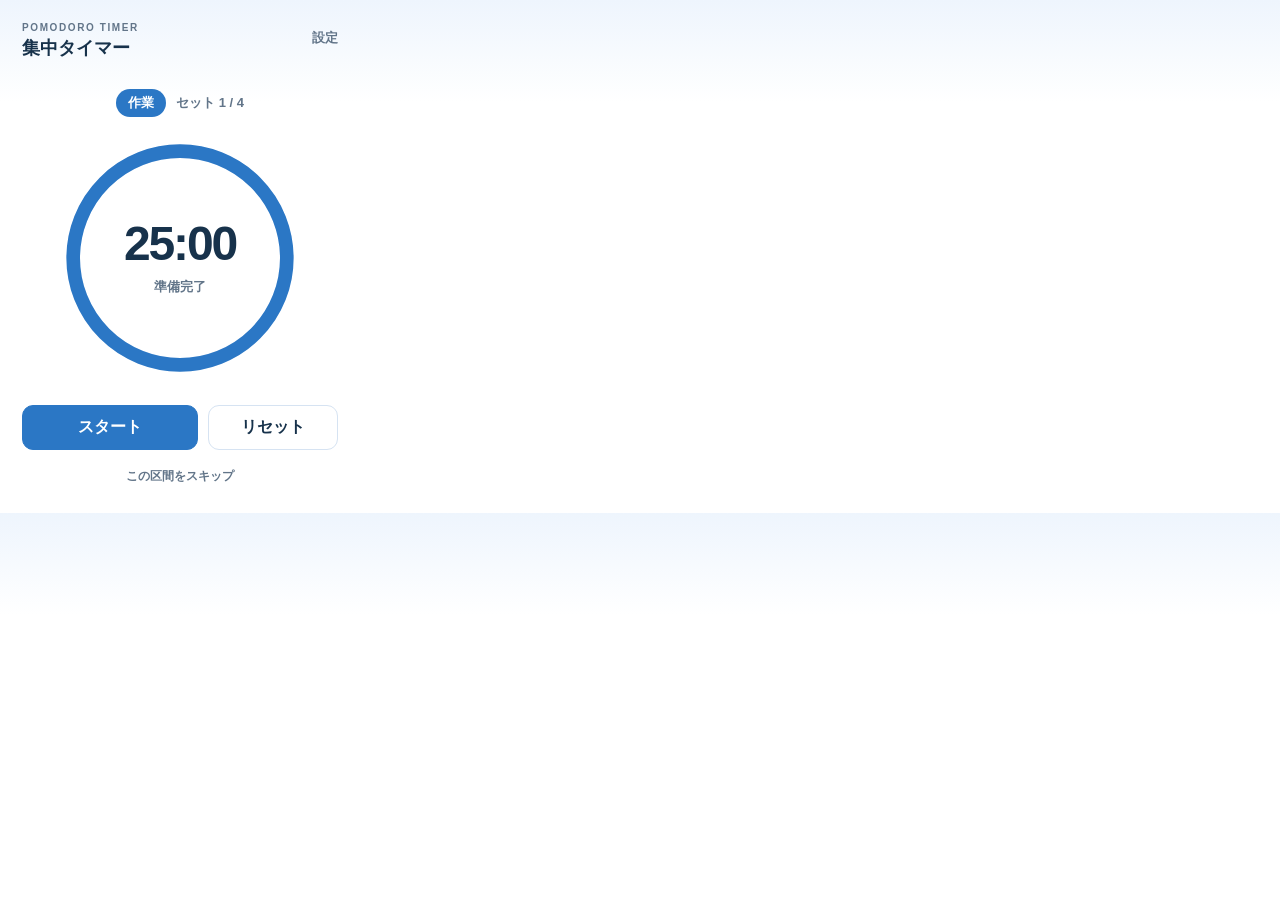
==== popup.html @ 3c60bd2d "Initial Pomodoro extension and web app" ====
<!doctype html>
<html lang="ja">
<head>
  <meta charset="utf-8">
  <meta name="viewport" content="width=device-width, initial-scale=1">
  <title>シンプル・ポモドーロ</title>
  <link rel="stylesheet" href="popup.css">
</head>
<body>
  <main class="app">
    <header class="header">
      <div>
        <p class="eyebrow">POMODORO TIMER</p>
        <h2>集中タイマー</h2>
      </div>
      <button id="settingsToggle" class="icon-button" type="button" aria-label="設定を開く" aria-expanded="false">設定</button>
    </header>

    <section id="timerView">
      <div class="status-row">
        <span id="phaseLabel" class="phase-badge">作業</span>
        <span id="setLabel" class="set-label">セット 1 / 4</span>
      </div>

      <div class="timer-ring" aria-live="polite">
        <svg viewBox="0 0 220 220" aria-hidden="true">
          <circle class="ring-track" cx="110" cy="110" r="94"></circle>
          <circle id="ringProgress" class="ring-progress" cx="110" cy="110" r="94"></circle>
        </svg>
        <div class="timer-content">
          <div id="timeDisplay" class="time-display">25:00</div>
          <div id="statusText" class="status-text">準備完了</div>
        </div>
      </div>

      <div class="primary-actions">
        <button id="startPauseButton" class="primary-button" type="button">スタート</button>
        <button id="resetButton" class="secondary-button" type="button">リセット</button>
      </div>
      <button id="skipButton" class="text-button" type="button">この区間をスキップ</button>
    </section>

    <section id="settingsView" class="settings-panel" hidden>
      <div class="settings-heading">
        <h2>設定</h2>
        <span class="settings-heading-meta">
          <a href="https://simple-pomodoro-web.vercel.app" target="_blank" rel="noopener noreferrer">ウェブ版はこちら ↗</a>
          <small>変更後はタイマーをリセット</small>
        </span>
      </div>

      <form id="settingsForm">
        <div class="compact-section">
          <div class="section-label">タイマー</div>
          <div class="duration-grid">
            <label>
              <span>作業 <small>分</small></span>
              <span class="number-stepper">
                <button class="step-button" type="button" data-target="workMinutes" data-delta="-1" aria-label="作業時間を1分減らす">−</button>
                <input id="workMinutes" type="number" min="1" max="180" step="1" required aria-label="作業時間（分）">
                <button class="step-button" type="button" data-target="workMinutes" data-delta="1" aria-label="作業時間を1分増やす">＋</button>
              </span>
            </label>
            <label>
              <span>休憩 <small>分</small></span>
              <span class="number-stepper">
                <button class="step-button" type="button" data-target="breakMinutes" data-delta="-1" aria-label="休憩時間を1分減らす">−</button>
                <input id="breakMinutes" type="number" min="1" max="60" step="1" required aria-label="休憩時間（分）">
                <button class="step-button" type="button" data-target="breakMinutes" data-delta="1" aria-label="休憩時間を1分増やす">＋</button>
              </span>
            </label>
            <label>
              <span>セット <small>回</small></span>
              <span class="number-stepper">
                <button class="step-button" type="button" data-target="totalSets" data-delta="-1" aria-label="セット数を1回減らす">−</button>
                <input id="totalSets" type="number" min="1" max="12" step="1" required aria-label="セット数（回）">
                <button class="step-button" type="button" data-target="totalSets" data-delta="1" aria-label="セット数を1回増やす">＋</button>
              </span>
            </label>
          </div>
        </div>

        <div class="compact-section sound-section">
          <div class="section-label">音</div>
          <label class="compact-field">
            <span>終了音</span>
            <span class="select-with-test">
            <select id="alarmSound">
              <option value="classic">クラシック</option>
              <option value="digital">デジタル</option>
              <option value="gentle">ジェントル</option>
              <option value="bell">ベル</option>
              <option value="crystal">クリスタル</option>
            </select>
              <button id="testSoundButton" class="test-button" type="button" aria-label="アラーム音を試聴">試聴</button>
            </span>
          </label>
          <label class="compact-field">
            <span>休憩音</span>
            <span class="select-with-test">
              <select id="birdSound">
                <option value="uguisu">ウグイス</option>
                <option value="robin">コマドリ</option>
                <option value="tit">シジュウカラ</option>
                <option value="cuckoo">カッコウ</option>
                <option value="sparrow">スズメ</option>
              </select>
              <button id="testBirdButton" class="test-button" type="button" aria-label="鳥の声を試聴">試聴</button>
            </span>
          </label>
        </div>

        <div class="compact-section">
          <div class="theme-row">
            <span class="section-label">テーマ</span>
            <div class="theme-palette" role="radiogroup" aria-label="テーマカラー">
              <label class="theme-swatch" style="--swatch: #2b77c5" title="アルパインブルー">
                <input type="radio" name="theme" value="alpine" aria-label="アルパインブルー">
                <span aria-hidden="true"></span>
              </label>
              <label class="theme-swatch" style="--swatch: #2f7c5d" title="フォレストグリーン">
                <input type="radio" name="theme" value="forest" aria-label="フォレストグリーン">
                <span aria-hidden="true"></span>
              </label>
              <label class="theme-swatch" style="--swatch: #d36c33" title="サンライズオレンジ">
                <input type="radio" name="theme" value="sunrise" aria-label="サンライズオレンジ">
                <span aria-hidden="true"></span>
              </label>
              <label class="theme-swatch" style="--swatch: #5c64d6" title="トワイライトインディゴ">
                <input type="radio" name="theme" value="twilight" aria-label="トワイライトインディゴ">
                <span aria-hidden="true"></span>
              </label>
              <label class="theme-swatch" style="--swatch: #c45f88" title="サクラローズ">
                <input type="radio" name="theme" value="sakura" aria-label="サクラローズ">
                <span aria-hidden="true"></span>
              </label>
            </div>
          </div>
        </div>

        <div class="compact-section toggles-section">
          <label class="toggle-row"><span>音を鳴らす</span><input id="soundEnabled" class="toggle" type="checkbox"></label>
          <label class="toggle-row"><span>通知</span><input id="notificationsEnabled" class="toggle" type="checkbox"></label>
        </div>

        <button class="primary-button save-button" type="submit">保存</button>
      </form>
    </section>
  </main>

  <script src="popup.js"></script>
</body>
</html>
---- popup.css ----
:root {
  color-scheme: light;
  font-family: -apple-system, BlinkMacSystemFont, "Segoe UI", "Noto Sans JP", sans-serif;
  --ink: #17324b;
  --muted: #627589;
  --surface: #ffffff;
  --surface-soft: #eef5fd;
  --line: #d6e3f2;
  --accent: #2b77c5;
  --accent-dark: #205f9d;
  --break: #3a9b78;
}

* {
  box-sizing: border-box;
}

body {
  margin: 0;
  width: 360px;
  color: var(--ink);
  background: linear-gradient(180deg, var(--surface-soft) 0%, var(--surface) 20%, var(--surface) 100%);
}

button,
input,
select {
  font: inherit;
}

button {
  cursor: pointer;
}

.app {
  padding: 22px;
}

.header {
  display: flex;
  align-items: flex-start;
  justify-content: space-between;
  margin-bottom: 22px;
}

.eyebrow {
  margin: 0 0 3px;
  color: var(--muted);
  font-size: 10px;
  font-weight: 700;
  letter-spacing: 0.16em;
}

h1,
h2,
p {
  margin-top: 0;
}

h1 {
  margin-bottom: 0;
  font-size: 23px;
  letter-spacing: -0.02em;
}

h2 {
  margin-bottom: 7px;
  font-size: 18px;
}

.icon-button,
.text-button {
  border: 0;
  color: var(--muted);
  background: transparent;
}

.icon-button {
  padding: 7px 0 7px 10px;
  font-size: 13px;
  font-weight: 700;
}

.icon-button:hover,
.text-button:hover {
  color: var(--ink);
}

.status-row {
  display: flex;
  align-items: center;
  justify-content: center;
  gap: 10px;
  margin-bottom: 16px;
}

.phase-badge {
  display: inline-flex;
  align-items: center;
  min-height: 28px;
  padding: 0 12px;
  border-radius: 999px;
  color: #fff;
  background: var(--accent);
  font-size: 13px;
  font-weight: 800;
}

.phase-badge.break {
  background: var(--break);
}

.set-label {
  color: var(--muted);
  font-size: 13px;
  font-weight: 650;
}

.timer-ring {
  position: relative;
  width: 250px;
  height: 250px;
  margin: 0 auto 22px;
}

.timer-ring svg {
  width: 100%;
  height: 100%;
  transform: rotate(-90deg);
}

.ring-track,
.ring-progress {
  fill: none;
  stroke-width: 12;
}

.ring-track {
  stroke: var(--surface-soft);
}

.ring-progress {
  stroke: var(--accent);
  stroke-linecap: round;
  transition: stroke-dashoffset 0.25s linear, stroke 0.2s ease;
}

.ring-progress.break {
  stroke: var(--break);
}

.timer-content {
  position: absolute;
  inset: 0;
  display: grid;
  place-content: center;
  text-align: center;
}

.time-display {
  font-size: 48px;
  font-variant-numeric: tabular-nums;
  font-weight: 750;
  letter-spacing: -0.045em;
  line-height: 1;
}

.status-text {
  margin-top: 10px;
  color: var(--muted);
  font-size: 13px;
  font-weight: 600;
}

.primary-actions,
.settings-actions {
  display: grid;
  grid-template-columns: 1.35fr 1fr;
  gap: 10px;
}

.primary-button,
.secondary-button {
  min-height: 45px;
  border-radius: 11px;
  font-weight: 750;
}

.primary-button {
  border: 1px solid var(--accent);
  color: #fff;
  background: var(--accent);
}

.primary-button:hover {
  border-color: var(--accent-dark);
  background: var(--accent-dark);
}

.secondary-button {
  border: 1px solid var(--line);
  color: var(--ink);
  background: var(--surface);
}

.secondary-button:hover {
  background: var(--surface-soft);
}

.text-button {
  display: block;
  margin: 12px auto 0;
  padding: 6px 10px;
  font-size: 12px;
  font-weight: 700;
}

.settings-panel {
  animation: fade-in 0.16s ease-out;
}

.settings-heading {
  display: flex;
  align-items: baseline;
  justify-content: space-between;
  margin-bottom: 12px;
}

.settings-heading h2 {
  margin: 0;
}

.settings-heading small {
  color: var(--muted);
  font-size: 10px;
}

.settings-heading-meta {
  display: grid;
  justify-items: end;
  gap: 3px;
}

.settings-heading-meta a {
  color: var(--muted);
  font-size: 10px;
  font-weight: 650;
  text-decoration: none;
}

.settings-heading-meta a:hover {
  color: var(--accent);
}

.compact-section {
  margin-bottom: 9px;
  padding: 11px 13px;
  border: 1px solid var(--line);
  border-radius: 12px;
  background: color-mix(in srgb, var(--surface) 92%, var(--surface-soft));
}

.section-label {
  color: var(--ink);
  font-size: 12px;
  font-weight: 750;
}

.duration-grid {
  display: grid;
  grid-template-columns: repeat(3, 1fr);
  gap: 6px;
  margin-top: 9px;
}

.duration-grid label {
  display: grid;
  gap: 5px;
  color: var(--muted);
  font-size: 12px;
  font-weight: 700;
}

.duration-grid label > span:first-child {
  padding-left: 2px;
}

.duration-grid label > span:first-child small {
  color: var(--muted);
  font-size: 10px;
  font-weight: 600;
}

.number-stepper {
  display: flex;
  align-items: center;
  height: 44px;
  overflow: hidden;
  border: 1px solid var(--line);
  border-radius: 10px;
  background: #fff;
}

.number-stepper input {
  width: 100%;
  min-width: 0;
  height: 100%;
  border: 0;
  padding: 0;
  outline: 0;
  color: var(--ink);
  background: transparent;
  font-variant-numeric: tabular-nums;
  font-size: 17px;
  font-weight: 750;
  text-align: center;
  appearance: textfield;
}

.number-stepper input::-webkit-inner-spin-button,
.number-stepper input::-webkit-outer-spin-button {
  margin: 0;
  appearance: none;
}

.number-stepper:focus-within,
.compact-field select:focus {
  border-color: var(--accent);
  box-shadow: 0 0 0 3px color-mix(in srgb, var(--accent) 16%, transparent);
}

.step-button {
  flex: 0 0 30px;
  width: 30px;
  height: 100%;
  padding: 0;
  border: 0;
  color: var(--accent);
  background: var(--surface-soft);
  font-size: 19px;
  font-weight: 700;
  line-height: 1;
}

.step-button:first-child {
  border-right: 1px solid var(--line);
}

.step-button:last-child {
  border-left: 1px solid var(--line);
}

.step-button:hover {
  color: #fff;
  background: var(--accent);
}

.step-button:active {
  transform: scale(0.94);
}

.compact-field,
.toggle-row {
  display: flex;
  align-items: center;
  justify-content: space-between;
  min-height: 39px;
  gap: 12px;
  font-size: 12px;
  font-weight: 650;
}

.sound-section .section-label {
  display: block;
  margin-bottom: 3px;
}

.select-with-test {
  display: flex;
  align-items: center;
  gap: 6px;
}

.compact-field select {
  width: 154px;
  min-height: 34px;
  border: 1px solid var(--line);
  border-radius: 8px;
  padding: 0 8px;
  outline: none;
  background: #fff;
  color: var(--ink);
  font-size: 12px;
}

.test-button {
  min-height: 34px;
  border: 1px solid var(--line);
  border-radius: 8px;
  padding: 0 9px;
  color: var(--accent);
  background: var(--surface);
  font-size: 11px;
  font-weight: 750;
}

.theme-row {
  display: flex;
  align-items: center;
  justify-content: space-between;
  min-height: 39px;
}

.theme-palette {
  display: flex;
  align-items: center;
  gap: 10px;
}

.theme-swatch {
  position: relative;
  display: grid;
  width: 30px;
  height: 30px;
  cursor: pointer;
  place-items: center;
}

.theme-swatch input {
  position: absolute;
  width: 1px;
  height: 1px;
  opacity: 0;
}

.theme-swatch span {
  width: 22px;
  height: 22px;
  border: 3px solid var(--surface);
  border-radius: 50%;
  background: var(--swatch);
  box-shadow: 0 0 0 1px var(--line);
  transition: transform 0.15s ease, box-shadow 0.15s ease;
}

.theme-swatch:hover span {
  transform: scale(1.1);
}

.theme-swatch input:checked + span {
  transform: scale(1.12);
  box-shadow: 0 0 0 2px var(--surface), 0 0 0 4px var(--swatch);
}

.theme-swatch input:checked + span::after {
  display: block;
  color: #fff;
  content: "✓";
  font-size: 12px;
  font-weight: 900;
  line-height: 16px;
  text-align: center;
}

.theme-swatch input:focus-visible + span {
  outline: 2px solid var(--ink);
  outline-offset: 4px;
}

.toggle {
  width: 34px;
  height: 19px;
  accent-color: var(--accent);
}

.toggles-section {
  display: grid;
  grid-template-columns: 1fr 1fr;
  gap: 26px;
}

.save-button {
  width: 100%;
  margin-top: 3px;
}

.web-app-link {
  display: block;
  margin-top: 12px;
  color: var(--muted);
  font-size: 11px;
  font-weight: 700;
  text-align: center;
  text-decoration: none;
}

.web-app-link:hover {
  color: var(--accent);
}

button:disabled {
  cursor: not-allowed;
  opacity: 0.5;
}

@keyframes fade-in {
  from { opacity: 0; transform: translateY(3px); }
  to { opacity: 1; transform: translateY(0); }
}
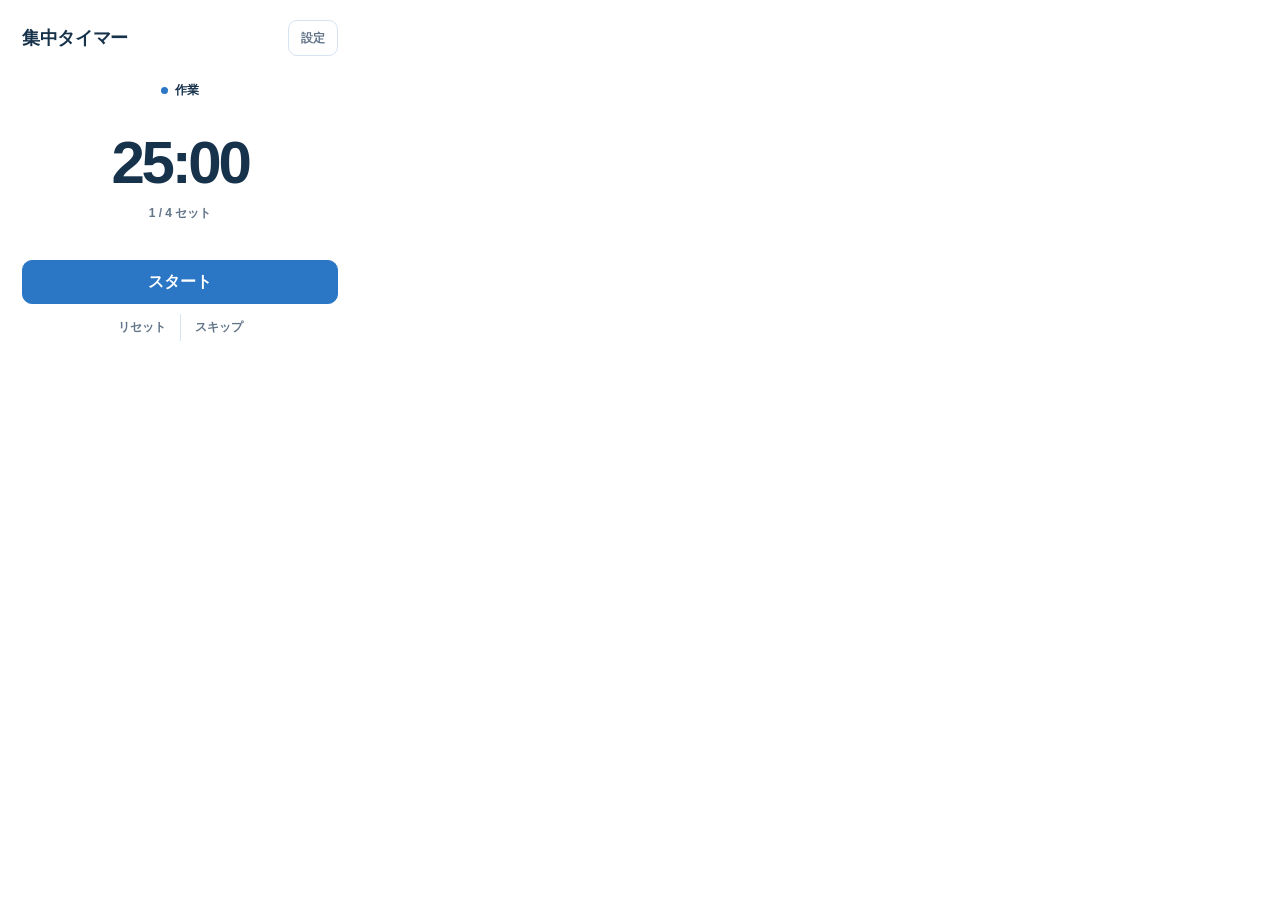
==== commit 7a658088: "Simplify timer UI and improve web settings" ====
--- a/popup.html
+++ b/popup.html
@@ -9,42 +9,32 @@
 <body>
   <main class="app">
     <header class="header">
-      <div>
-        <p class="eyebrow">POMODORO TIMER</p>
-        <h2>集中タイマー</h2>
-      </div>
+      <h1>集中タイマー</h1>
       <button id="settingsToggle" class="icon-button" type="button" aria-label="設定を開く" aria-expanded="false">設定</button>
     </header>
 
     <section id="timerView">
-      <div class="status-row">
-        <span id="phaseLabel" class="phase-badge">作業</span>
-        <span id="setLabel" class="set-label">セット 1 / 4</span>
-      </div>
+      <div class="phase-row"><span id="phaseLabel" class="phase-label">作業</span></div>
 
-      <div class="timer-ring" aria-live="polite">
-        <svg viewBox="0 0 220 220" aria-hidden="true">
-          <circle class="ring-track" cx="110" cy="110" r="94"></circle>
-          <circle id="ringProgress" class="ring-progress" cx="110" cy="110" r="94"></circle>
-        </svg>
-        <div class="timer-content">
-          <div id="timeDisplay" class="time-display">25:00</div>
-          <div id="statusText" class="status-text">準備完了</div>
-        </div>
+      <div class="timer-block" aria-live="polite">
+        <div id="timeDisplay" class="time-display">25:00</div>
+        <div id="setLabel" class="set-label">1 / 4 セット</div>
       </div>
 
       <div class="primary-actions">
         <button id="startPauseButton" class="primary-button" type="button">スタート</button>
-        <button id="resetButton" class="secondary-button" type="button">リセット</button>
       </div>
-      <button id="skipButton" class="text-button" type="button">この区間をスキップ</button>
+      <div class="secondary-actions">
+        <button id="resetButton" class="text-button" type="button">リセット</button>
+        <button id="skipButton" class="text-button" type="button">スキップ</button>
+      </div>
     </section>
 
     <section id="settingsView" class="settings-panel" hidden>
       <div class="settings-heading">
         <h2>設定</h2>
         <span class="settings-heading-meta">
-          <a href="https://simple-pomodoro-web.vercel.app" target="_blank" rel="noopener noreferrer">ウェブ版はこちら ↗</a>
+          <a href="https://pomodoro-chrome-extension.vercel.app/" target="_blank" rel="noopener noreferrer">ウェブ版はこちら ↗</a>
           <small>変更後はタイマーをリセット</small>
         </span>
       </div>
@@ -92,7 +82,7 @@
               <option value="bell">ベル</option>
               <option value="crystal">クリスタル</option>
             </select>
-              <button id="testSoundButton" class="test-button" type="button" aria-label="アラーム音を試聴">試聴</button>
+              <button id="testSoundButton" class="test-button" type="button" aria-label="アラーム音を試聴" title="試聴">▶</button>
             </span>
           </label>
           <label class="compact-field">
@@ -105,7 +95,7 @@
                 <option value="cuckoo">カッコウ</option>
                 <option value="sparrow">スズメ</option>
               </select>
-              <button id="testBirdButton" class="test-button" type="button" aria-label="鳥の声を試聴">試聴</button>
+              <button id="testBirdButton" class="test-button" type="button" aria-label="鳥の声を試聴" title="試聴">▶</button>
             </span>
           </label>
         </div>
--- a/popup.css
+++ b/popup.css
@@ -3,7 +3,7 @@
   font-family: -apple-system, BlinkMacSystemFont, "Segoe UI", "Noto Sans JP", sans-serif;
   --ink: #17324b;
   --muted: #627589;
-  --surface: #ffffff;
+  --surface: #fff;
   --surface-soft: #eef5fd;
   --line: #d6e3f2;
   --accent: #2b77c5;
@@ -11,411 +11,199 @@
   --break: #3a9b78;
 }
 
-* {
-  box-sizing: border-box;
-}
+* { box-sizing: border-box; }
 
 body {
+  width: 360px;
   margin: 0;
-  width: 360px;
   color: var(--ink);
-  background: linear-gradient(180deg, var(--surface-soft) 0%, var(--surface) 20%, var(--surface) 100%);
-}
-
-button,
-input,
-select {
-  font: inherit;
-}
-
-button {
-  cursor: pointer;
-}
-
-.app {
-  padding: 22px;
-}
+  background: var(--surface);
+}
+
+button, input, select { font: inherit; }
+button { cursor: pointer; }
+
+.app { padding: 20px 22px; }
 
 .header {
   display: flex;
-  align-items: flex-start;
+  align-items: center;
   justify-content: space-between;
-  margin-bottom: 22px;
-}
-
-.eyebrow {
-  margin: 0 0 3px;
-  color: var(--muted);
-  font-size: 10px;
-  font-weight: 700;
-  letter-spacing: 0.16em;
-}
-
-h1,
-h2,
-p {
-  margin-top: 0;
-}
-
-h1 {
-  margin-bottom: 0;
-  font-size: 23px;
-  letter-spacing: -0.02em;
-}
-
-h2 {
-  margin-bottom: 7px;
-  font-size: 18px;
-}
-
-.icon-button,
-.text-button {
-  border: 0;
+  margin-bottom: 26px;
+}
+
+h1, h2 { margin: 0; font-size: 18px; letter-spacing: -.02em; }
+
+.icon-button, .text-button {
   color: var(--muted);
   background: transparent;
+  font-size: 12px;
+  font-weight: 700;
 }
 
 .icon-button {
-  padding: 7px 0 7px 10px;
-  font-size: 13px;
-  font-weight: 700;
-}
-
-.icon-button:hover,
-.text-button:hover {
-  color: var(--ink);
-}
-
-.status-row {
-  display: flex;
-  align-items: center;
+  min-height: 36px;
+  border: 1px solid var(--line);
+  border-radius: 9px;
+  padding: 0 12px;
+  background: #fff;
+}
+
+.text-button { border: 0; }
+
+.icon-button:hover, .text-button:hover { color: var(--ink); }
+
+.phase-row {
+  display: flex;
   justify-content: center;
-  gap: 10px;
-  margin-bottom: 16px;
-}
-
-.phase-badge {
-  display: inline-flex;
-  align-items: center;
-  min-height: 28px;
-  padding: 0 12px;
-  border-radius: 999px;
-  color: #fff;
-  background: var(--accent);
-  font-size: 13px;
-  font-weight: 800;
-}
-
-.phase-badge.break {
-  background: var(--break);
-}
-
-.set-label {
-  color: var(--muted);
-  font-size: 13px;
-  font-weight: 650;
-}
-
-.timer-ring {
-  position: relative;
-  width: 250px;
-  height: 250px;
-  margin: 0 auto 22px;
-}
-
-.timer-ring svg {
-  width: 100%;
-  height: 100%;
-  transform: rotate(-90deg);
-}
-
-.ring-track,
-.ring-progress {
-  fill: none;
-  stroke-width: 12;
-}
-
-.ring-track {
-  stroke: var(--surface-soft);
-}
-
-.ring-progress {
-  stroke: var(--accent);
-  stroke-linecap: round;
-  transition: stroke-dashoffset 0.25s linear, stroke 0.2s ease;
-}
-
-.ring-progress.break {
-  stroke: var(--break);
-}
-
-.timer-content {
-  position: absolute;
-  inset: 0;
-  display: grid;
-  place-content: center;
-  text-align: center;
-}
+  font-size: 12px;
+}
+
+.phase-label { display: flex; align-items: center; gap: 7px; color: var(--ink); font-weight: 750; }
+.phase-label::before { width: 7px; height: 7px; border-radius: 50%; background: var(--accent); content: ""; }
+.phase-label.break { color: var(--break); }
+.phase-label.break::before { background: var(--break); }
+
+.timer-block { padding: 34px 0 38px; text-align: center; }
 
 .time-display {
-  font-size: 48px;
+  font-size: 60px;
   font-variant-numeric: tabular-nums;
+  font-weight: 720;
+  letter-spacing: -.055em;
+  line-height: 1;
+}
+
+.set-label { margin-top: 12px; color: var(--muted); font-size: 12px; font-weight: 650; }
+
+.primary-actions { display: block; }
+.primary-actions .primary-button { width: 100%; }
+
+.primary-button, .secondary-button {
+  min-height: 44px;
+  border-radius: 10px;
   font-weight: 750;
-  letter-spacing: -0.045em;
-  line-height: 1;
-}
-
-.status-text {
-  margin-top: 10px;
-  color: var(--muted);
-  font-size: 13px;
-  font-weight: 600;
-}
-
-.primary-actions,
-.settings-actions {
-  display: grid;
-  grid-template-columns: 1.35fr 1fr;
-  gap: 10px;
-}
-
-.primary-button,
-.secondary-button {
-  min-height: 45px;
-  border-radius: 11px;
-  font-weight: 750;
-}
-
-.primary-button {
-  border: 1px solid var(--accent);
-  color: #fff;
-  background: var(--accent);
-}
-
-.primary-button:hover {
-  border-color: var(--accent-dark);
-  background: var(--accent-dark);
-}
-
-.secondary-button {
-  border: 1px solid var(--line);
-  color: var(--ink);
-  background: var(--surface);
-}
-
-.secondary-button:hover {
-  background: var(--surface-soft);
-}
-
-.text-button {
-  display: block;
-  margin: 12px auto 0;
-  padding: 6px 10px;
-  font-size: 12px;
-  font-weight: 700;
-}
-
-.settings-panel {
-  animation: fade-in 0.16s ease-out;
-}
+}
+
+.primary-button { border: 1px solid var(--accent); color: #fff; background: var(--accent); }
+.primary-button:hover { border-color: var(--accent-dark); background: var(--accent-dark); }
+.secondary-button { border: 1px solid var(--line); color: var(--ink); background: #fff; }
+.secondary-button:hover { background: var(--surface-soft); }
+
+.secondary-actions { display: flex; justify-content: center; margin-top: 10px; }
+.secondary-actions .text-button { margin: 0; padding: 5px 14px; }
+.secondary-actions .text-button + .text-button { border-left: 1px solid var(--line); }
 
 .settings-heading {
   display: flex;
-  align-items: baseline;
+  align-items: start;
   justify-content: space-between;
-  margin-bottom: 12px;
-}
-
-.settings-heading h2 {
-  margin: 0;
-}
-
-.settings-heading small {
-  color: var(--muted);
-  font-size: 10px;
-}
-
-.settings-heading-meta {
-  display: grid;
-  justify-items: end;
-  gap: 3px;
-}
-
-.settings-heading-meta a {
-  color: var(--muted);
-  font-size: 10px;
-  font-weight: 650;
-  text-decoration: none;
-}
-
-.settings-heading-meta a:hover {
-  color: var(--accent);
-}
-
-.compact-section {
-  margin-bottom: 9px;
-  padding: 11px 13px;
-  border: 1px solid var(--line);
-  border-radius: 12px;
-  background: color-mix(in srgb, var(--surface) 92%, var(--surface-soft));
-}
-
-.section-label {
-  color: var(--ink);
-  font-size: 12px;
-  font-weight: 750;
-}
-
-.duration-grid {
-  display: grid;
-  grid-template-columns: repeat(3, 1fr);
-  gap: 6px;
-  margin-top: 9px;
-}
+  margin-bottom: 8px;
+}
+
+.settings-heading-meta { display: grid; justify-items: end; gap: 2px; }
+.settings-heading-meta a, .settings-heading-meta small { color: var(--muted); font-size: 10px; }
+.settings-heading-meta a { font-weight: 650; text-decoration: none; }
+.settings-heading-meta a:hover { color: var(--accent); }
+
+.compact-section { padding: 13px 0; border-bottom: 1px solid var(--line); }
+.section-label { margin-bottom: 8px; color: var(--muted); font-size: 11px; font-weight: 750; }
+
+.duration-grid { display: grid; grid-template-columns: repeat(3, 1fr); gap: 6px; }
 
 .duration-grid label {
   display: grid;
   gap: 5px;
   color: var(--muted);
-  font-size: 12px;
+  font-size: 11px;
   font-weight: 700;
 }
 
-.duration-grid label > span:first-child {
-  padding-left: 2px;
-}
-
-.duration-grid label > span:first-child small {
-  color: var(--muted);
-  font-size: 10px;
-  font-weight: 600;
-}
+.duration-grid label > span:first-child { padding-left: 2px; }
+.duration-grid small { font-size: 9px; font-weight: 600; }
 
 .number-stepper {
   display: flex;
-  align-items: center;
   height: 44px;
   overflow: hidden;
   border: 1px solid var(--line);
-  border-radius: 10px;
-  background: #fff;
+  border-radius: 9px;
+  background: #fff;
+}
+
+.number-stepper:focus-within, .compact-field select:focus {
+  border-color: var(--accent);
+  outline: 2px solid color-mix(in srgb, var(--accent) 15%, transparent);
 }
 
 .number-stepper input {
   width: 100%;
   min-width: 0;
-  height: 100%;
   border: 0;
   padding: 0;
   outline: 0;
   color: var(--ink);
   background: transparent;
-  font-variant-numeric: tabular-nums;
-  font-size: 17px;
+  font-size: 16px;
   font-weight: 750;
   text-align: center;
   appearance: textfield;
 }
 
 .number-stepper input::-webkit-inner-spin-button,
-.number-stepper input::-webkit-outer-spin-button {
-  margin: 0;
-  appearance: none;
-}
-
-.number-stepper:focus-within,
-.compact-field select:focus {
-  border-color: var(--accent);
-  box-shadow: 0 0 0 3px color-mix(in srgb, var(--accent) 16%, transparent);
-}
+.number-stepper input::-webkit-outer-spin-button { appearance: none; }
 
 .step-button {
   flex: 0 0 30px;
-  width: 30px;
-  height: 100%;
+  border: 0;
   padding: 0;
-  border: 0;
   color: var(--accent);
   background: var(--surface-soft);
-  font-size: 19px;
-  font-weight: 700;
-  line-height: 1;
-}
-
-.step-button:first-child {
-  border-right: 1px solid var(--line);
-}
-
-.step-button:last-child {
-  border-left: 1px solid var(--line);
-}
-
-.step-button:hover {
-  color: #fff;
-  background: var(--accent);
-}
-
-.step-button:active {
-  transform: scale(0.94);
-}
-
-.compact-field,
-.toggle-row {
+  font-size: 18px;
+}
+
+.step-button:first-child { border-right: 1px solid var(--line); }
+.step-button:last-child { border-left: 1px solid var(--line); }
+.step-button:hover { color: #fff; background: var(--accent); }
+
+.sound-section .section-label { margin-bottom: 2px; }
+
+.compact-field, .toggle-row, .theme-row {
   display: flex;
   align-items: center;
   justify-content: space-between;
-  min-height: 39px;
-  gap: 12px;
+  min-height: 38px;
+  gap: 10px;
   font-size: 12px;
   font-weight: 650;
 }
 
-.sound-section .section-label {
-  display: block;
-  margin-bottom: 3px;
-}
-
-.select-with-test {
-  display: flex;
-  align-items: center;
-  gap: 6px;
-}
+.select-with-test { display: flex; align-items: center; gap: 6px; }
 
 .compact-field select {
-  width: 154px;
+  width: 164px;
   min-height: 34px;
   border: 1px solid var(--line);
   border-radius: 8px;
   padding: 0 8px;
-  outline: none;
-  background: #fff;
+  outline: 0;
   color: var(--ink);
+  background: #fff;
   font-size: 12px;
 }
 
 .test-button {
-  min-height: 34px;
+  width: 34px;
+  height: 34px;
   border: 1px solid var(--line);
   border-radius: 8px;
-  padding: 0 9px;
+  padding: 0 0 0 2px;
   color: var(--accent);
-  background: var(--surface);
-  font-size: 11px;
-  font-weight: 750;
-}
-
-.theme-row {
-  display: flex;
-  align-items: center;
-  justify-content: space-between;
-  min-height: 39px;
-}
-
-.theme-palette {
-  display: flex;
-  align-items: center;
-  gap: 10px;
-}
+  background: #fff;
+  font-size: 10px;
+}
+
+.theme-palette { display: flex; align-items: center; gap: 10px; }
 
 .theme-swatch {
   position: relative;
@@ -426,84 +214,36 @@
   place-items: center;
 }
 
-.theme-swatch input {
-  position: absolute;
-  width: 1px;
-  height: 1px;
-  opacity: 0;
-}
+.theme-swatch input { position: absolute; width: 1px; height: 1px; opacity: 0; }
 
 .theme-swatch span {
-  width: 22px;
-  height: 22px;
-  border: 3px solid var(--surface);
+  width: 21px;
+  height: 21px;
+  border: 3px solid #fff;
   border-radius: 50%;
   background: var(--swatch);
   box-shadow: 0 0 0 1px var(--line);
-  transition: transform 0.15s ease, box-shadow 0.15s ease;
-}
-
-.theme-swatch:hover span {
+}
+
+.theme-swatch input:checked + span {
   transform: scale(1.1);
-}
-
-.theme-swatch input:checked + span {
-  transform: scale(1.12);
-  box-shadow: 0 0 0 2px var(--surface), 0 0 0 4px var(--swatch);
+  box-shadow: 0 0 0 2px #fff, 0 0 0 4px var(--swatch);
 }
 
 .theme-swatch input:checked + span::after {
   display: block;
   color: #fff;
   content: "✓";
-  font-size: 12px;
+  font-size: 11px;
   font-weight: 900;
-  line-height: 16px;
+  line-height: 15px;
   text-align: center;
 }
 
-.theme-swatch input:focus-visible + span {
-  outline: 2px solid var(--ink);
-  outline-offset: 4px;
-}
-
-.toggle {
-  width: 34px;
-  height: 19px;
-  accent-color: var(--accent);
-}
-
-.toggles-section {
-  display: grid;
-  grid-template-columns: 1fr 1fr;
-  gap: 26px;
-}
-
-.save-button {
-  width: 100%;
-  margin-top: 3px;
-}
-
-.web-app-link {
-  display: block;
-  margin-top: 12px;
-  color: var(--muted);
-  font-size: 11px;
-  font-weight: 700;
-  text-align: center;
-  text-decoration: none;
-}
-
-.web-app-link:hover {
-  color: var(--accent);
-}
-
-button:disabled {
-  cursor: not-allowed;
-  opacity: 0.5;
-}
-
-@keyframes fade-in {
-  from { opacity: 0; transform: translateY(3px); }
-  to { opacity: 1; transform: translateY(0); }
-}
+.toggles-section { display: grid; grid-template-columns: 1fr 1fr; gap: 24px; }
+.toggle { width: 34px; height: 19px; accent-color: var(--accent); }
+
+.save-button { width: 100%; margin-top: 12px; }
+
+button:disabled { cursor: not-allowed; opacity: .5; }
+[hidden] { display: none !important; }
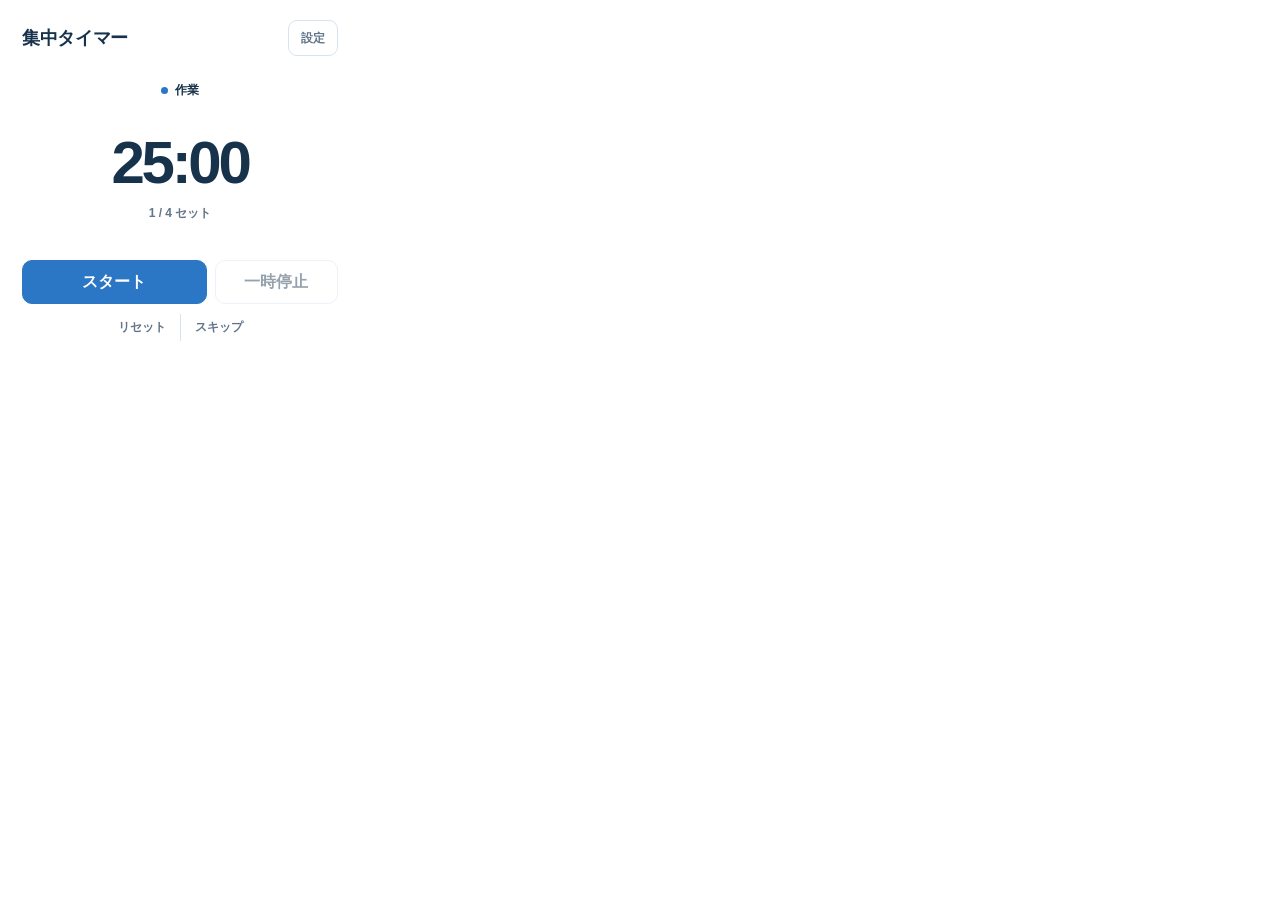
==== commit baf6d891: "fix buttons" ====
--- a/popup.html
+++ b/popup.html
@@ -23,6 +23,7 @@
 
       <div class="primary-actions">
         <button id="startPauseButton" class="primary-button" type="button">スタート</button>
+        <button id="pauseButton" class="secondary-button" type="button" disabled>一時停止</button>
       </div>
       <div class="secondary-actions">
         <button id="resetButton" class="text-button" type="button">リセット</button>
@@ -35,13 +36,12 @@
         <h2>設定</h2>
         <span class="settings-heading-meta">
           <a href="https://pomodoro-chrome-extension.vercel.app/" target="_blank" rel="noopener noreferrer">ウェブ版はこちら ↗</a>
-          <small>変更後はタイマーをリセット</small>
         </span>
       </div>
 
       <form id="settingsForm">
         <div class="compact-section">
-          <div class="section-label">タイマー</div>
+          
           <div class="duration-grid">
             <label>
               <span>作業 <small>分</small></span>
@@ -71,9 +71,9 @@
         </div>
 
         <div class="compact-section sound-section">
-          <div class="section-label">音</div>
+          
           <label class="compact-field">
-            <span>終了音</span>
+            <span>開始音</span>
             <span class="select-with-test">
             <select id="alarmSound">
               <option value="classic">クラシック</option>
@@ -82,7 +82,7 @@
               <option value="bell">ベル</option>
               <option value="crystal">クリスタル</option>
             </select>
-              <button id="testSoundButton" class="test-button" type="button" aria-label="アラーム音を試聴" title="試聴">▶</button>
+              <button id="testSoundButton" class="test-button" type="button" aria-label="開始音を試聴" title="試聴">▶</button>
             </span>
           </label>
           <label class="compact-field">
--- a/popup.css
+++ b/popup.css
@@ -76,8 +76,8 @@
 
 .set-label { margin-top: 12px; color: var(--muted); font-size: 12px; font-weight: 650; }
 
-.primary-actions { display: block; }
-.primary-actions .primary-button { width: 100%; }
+.primary-actions { display: grid; grid-template-columns: 1.5fr 1fr; gap: 8px; }
+.primary-actions .primary-button, .primary-actions .secondary-button { width: 100%; }
 
 .primary-button, .secondary-button {
   min-height: 44px;
@@ -89,6 +89,7 @@
 .primary-button:hover { border-color: var(--accent-dark); background: var(--accent-dark); }
 .secondary-button { border: 1px solid var(--line); color: var(--ink); background: #fff; }
 .secondary-button:hover { background: var(--surface-soft); }
+.primary-actions button:disabled { cursor: default; opacity: .45; }
 
 .secondary-actions { display: flex; justify-content: center; margin-top: 10px; }
 .secondary-actions .text-button { margin: 0; padding: 5px 14px; }
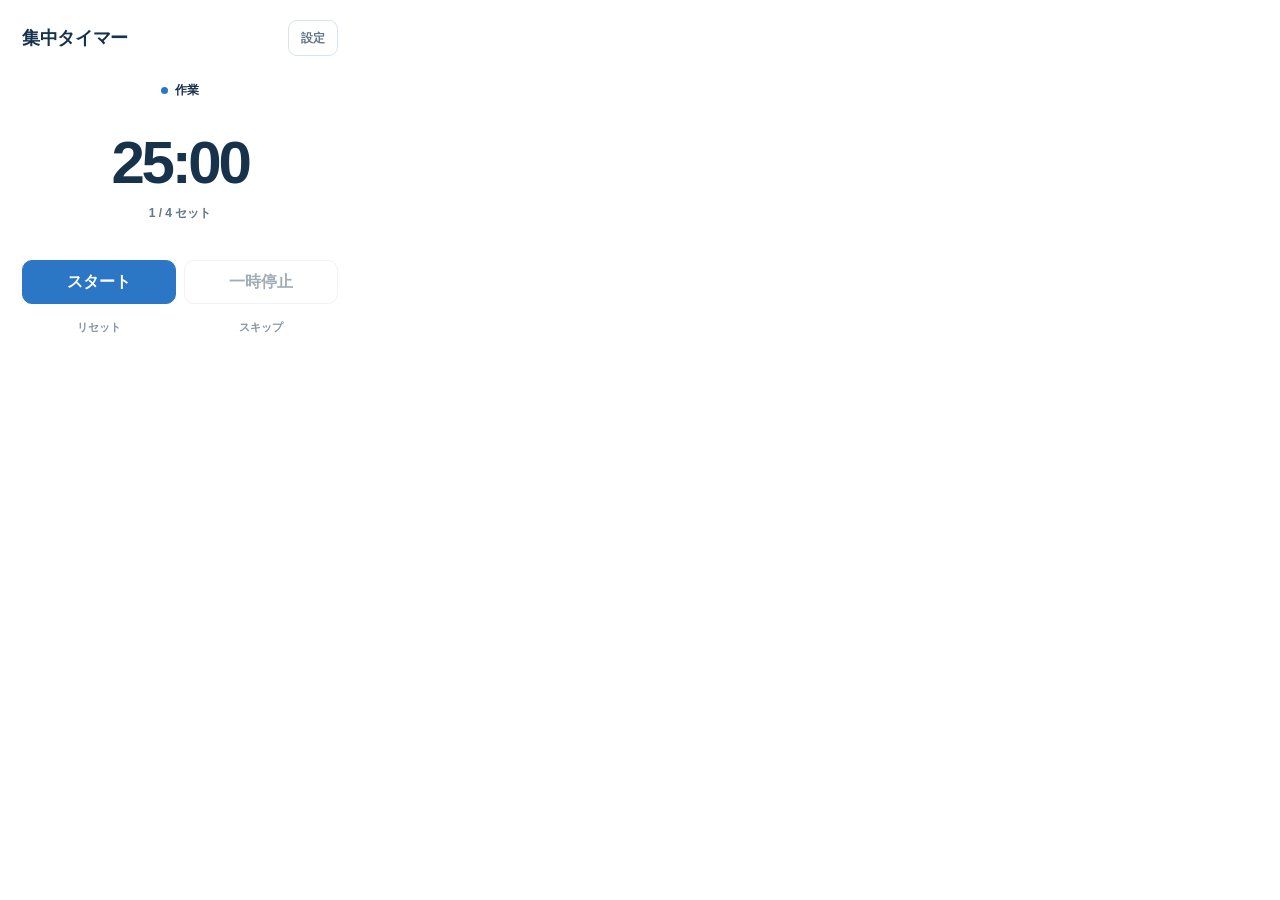
==== commit 759f2908: "fix buttons" ====
--- a/popup.html
+++ b/popup.html
@@ -35,7 +35,7 @@
       <div class="settings-heading">
         <h2>設定</h2>
         <span class="settings-heading-meta">
-          <a href="https://pomodoro-chrome-extension.vercel.app/" target="_blank" rel="noopener noreferrer">ウェブ版はこちら ↗</a>
+          <a href="https://pomodoro-chrome-extension.vercel.app/" target="_blank" rel="noopener noreferrer">ウェブ版</a>
         </span>
       </div>
 
--- a/popup.css
+++ b/popup.css
@@ -76,7 +76,7 @@
 
 .set-label { margin-top: 12px; color: var(--muted); font-size: 12px; font-weight: 650; }
 
-.primary-actions { display: grid; grid-template-columns: 1.5fr 1fr; gap: 8px; }
+.primary-actions { display: grid; grid-template-columns: repeat(2, minmax(0, 1fr)); gap: 8px; }
 .primary-actions .primary-button, .primary-actions .secondary-button { width: 100%; }
 
 .primary-button, .secondary-button {
@@ -89,11 +89,30 @@
 .primary-button:hover { border-color: var(--accent-dark); background: var(--accent-dark); }
 .secondary-button { border: 1px solid var(--line); color: var(--ink); background: #fff; }
 .secondary-button:hover { background: var(--surface-soft); }
-.primary-actions button:disabled { cursor: default; opacity: .45; }
-
-.secondary-actions { display: flex; justify-content: center; margin-top: 10px; }
-.secondary-actions .text-button { margin: 0; padding: 5px 14px; }
-.secondary-actions .text-button + .text-button { border-left: 1px solid var(--line); }
+.primary-actions .primary-button:disabled { cursor: default; opacity: .72; }
+.primary-actions .secondary-button:disabled { cursor: default; opacity: .4; }
+
+.secondary-actions {
+  display: grid;
+  grid-template-columns: repeat(2, minmax(0, 1fr));
+  gap: 8px;
+  margin-top: 8px;
+}
+.secondary-actions .text-button {
+  width: 100%;
+  min-height: 30px;
+  margin: 0;
+  border-radius: 8px;
+  padding: 4px 14px;
+  font-size: 11px;
+  font-weight: 600;
+  opacity: .78;
+}
+.secondary-actions .text-button:hover { color: var(--ink); background: var(--surface-soft); opacity: 1; }
+.primary-actions button:focus-visible, .secondary-actions button:focus-visible {
+  outline: 2px solid color-mix(in srgb, var(--accent) 35%, transparent);
+  outline-offset: 2px;
+}
 
 .settings-heading {
   display: flex;
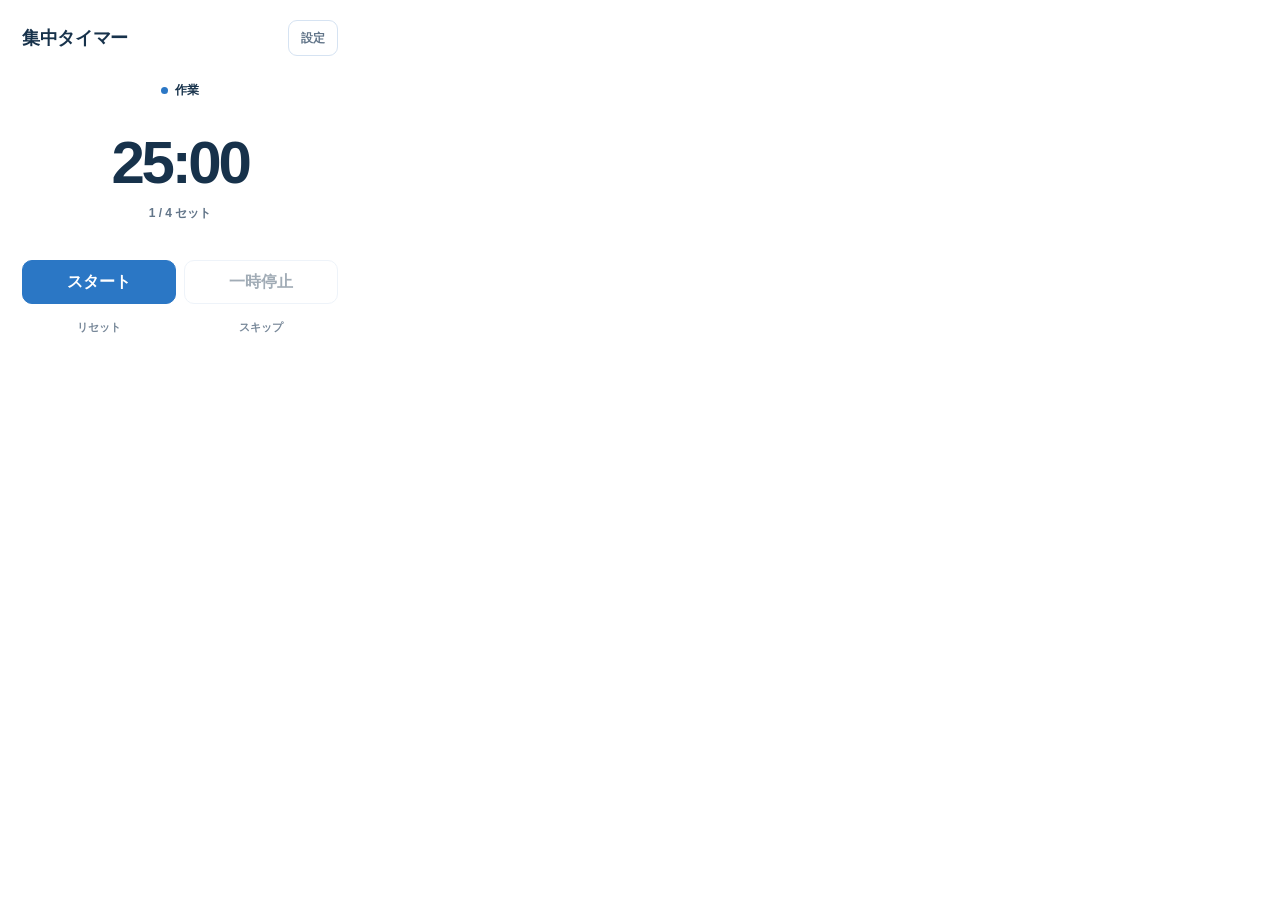
==== commit 5b3d506e: "fix buttons" ====
--- a/popup.html
+++ b/popup.html
@@ -130,7 +130,7 @@
 
         <div class="compact-section toggles-section">
           <label class="toggle-row"><span>音を鳴らす</span><input id="soundEnabled" class="toggle" type="checkbox"></label>
-          <label class="toggle-row"><span>通知</span><input id="notificationsEnabled" class="toggle" type="checkbox"></label>
+          <label class="toggle-row"><span>通知 <small id="notificationStatus" class="notification-status" role="status"></small></span><input id="notificationsEnabled" class="toggle" type="checkbox"></label>
         </div>
 
         <button class="primary-button save-button" type="submit">保存</button>
--- a/popup.css
+++ b/popup.css
@@ -8,6 +8,7 @@
   --line: #d6e3f2;
   --accent: #2b77c5;
   --accent-dark: #205f9d;
+  --complement: #d4883a;
   --break: #3a9b78;
 }
 
@@ -88,7 +89,15 @@
 .primary-button { border: 1px solid var(--accent); color: #fff; background: var(--accent); }
 .primary-button:hover { border-color: var(--accent-dark); background: var(--accent-dark); }
 .secondary-button { border: 1px solid var(--line); color: var(--ink); background: #fff; }
-.secondary-button:hover { background: var(--surface-soft); }
+.secondary-button.work-active {
+  border-color: color-mix(in srgb, var(--complement) 38%, var(--line));
+  background: color-mix(in srgb, var(--complement) 10%, var(--surface));
+}
+.secondary-button:not(:disabled):hover {
+  border-color: var(--complement);
+  color: var(--complement);
+  background: color-mix(in srgb, var(--complement) 16%, var(--surface));
+}
 .primary-actions .primary-button:disabled { cursor: default; opacity: .72; }
 .primary-actions .secondary-button:disabled { cursor: default; opacity: .4; }
 
@@ -106,9 +115,13 @@
   padding: 4px 14px;
   font-size: 11px;
   font-weight: 600;
-  opacity: .78;
-}
-.secondary-actions .text-button:hover { color: var(--ink); background: var(--surface-soft); opacity: 1; }
+  opacity: .86;
+}
+.secondary-actions .text-button:hover {
+  color: var(--complement);
+  background: color-mix(in srgb, var(--complement) 9%, var(--surface));
+  opacity: 1;
+}
 .primary-actions button:focus-visible, .secondary-actions button:focus-visible {
   outline: 2px solid color-mix(in srgb, var(--accent) 35%, transparent);
   outline-offset: 2px;
@@ -262,6 +275,7 @@
 
 .toggles-section { display: grid; grid-template-columns: 1fr 1fr; gap: 24px; }
 .toggle { width: 34px; height: 19px; accent-color: var(--accent); }
+.notification-status { margin-left: 4px; color: var(--muted); font-size: 9px; font-weight: 500; }
 
 .save-button { width: 100%; margin-top: 12px; }
 
